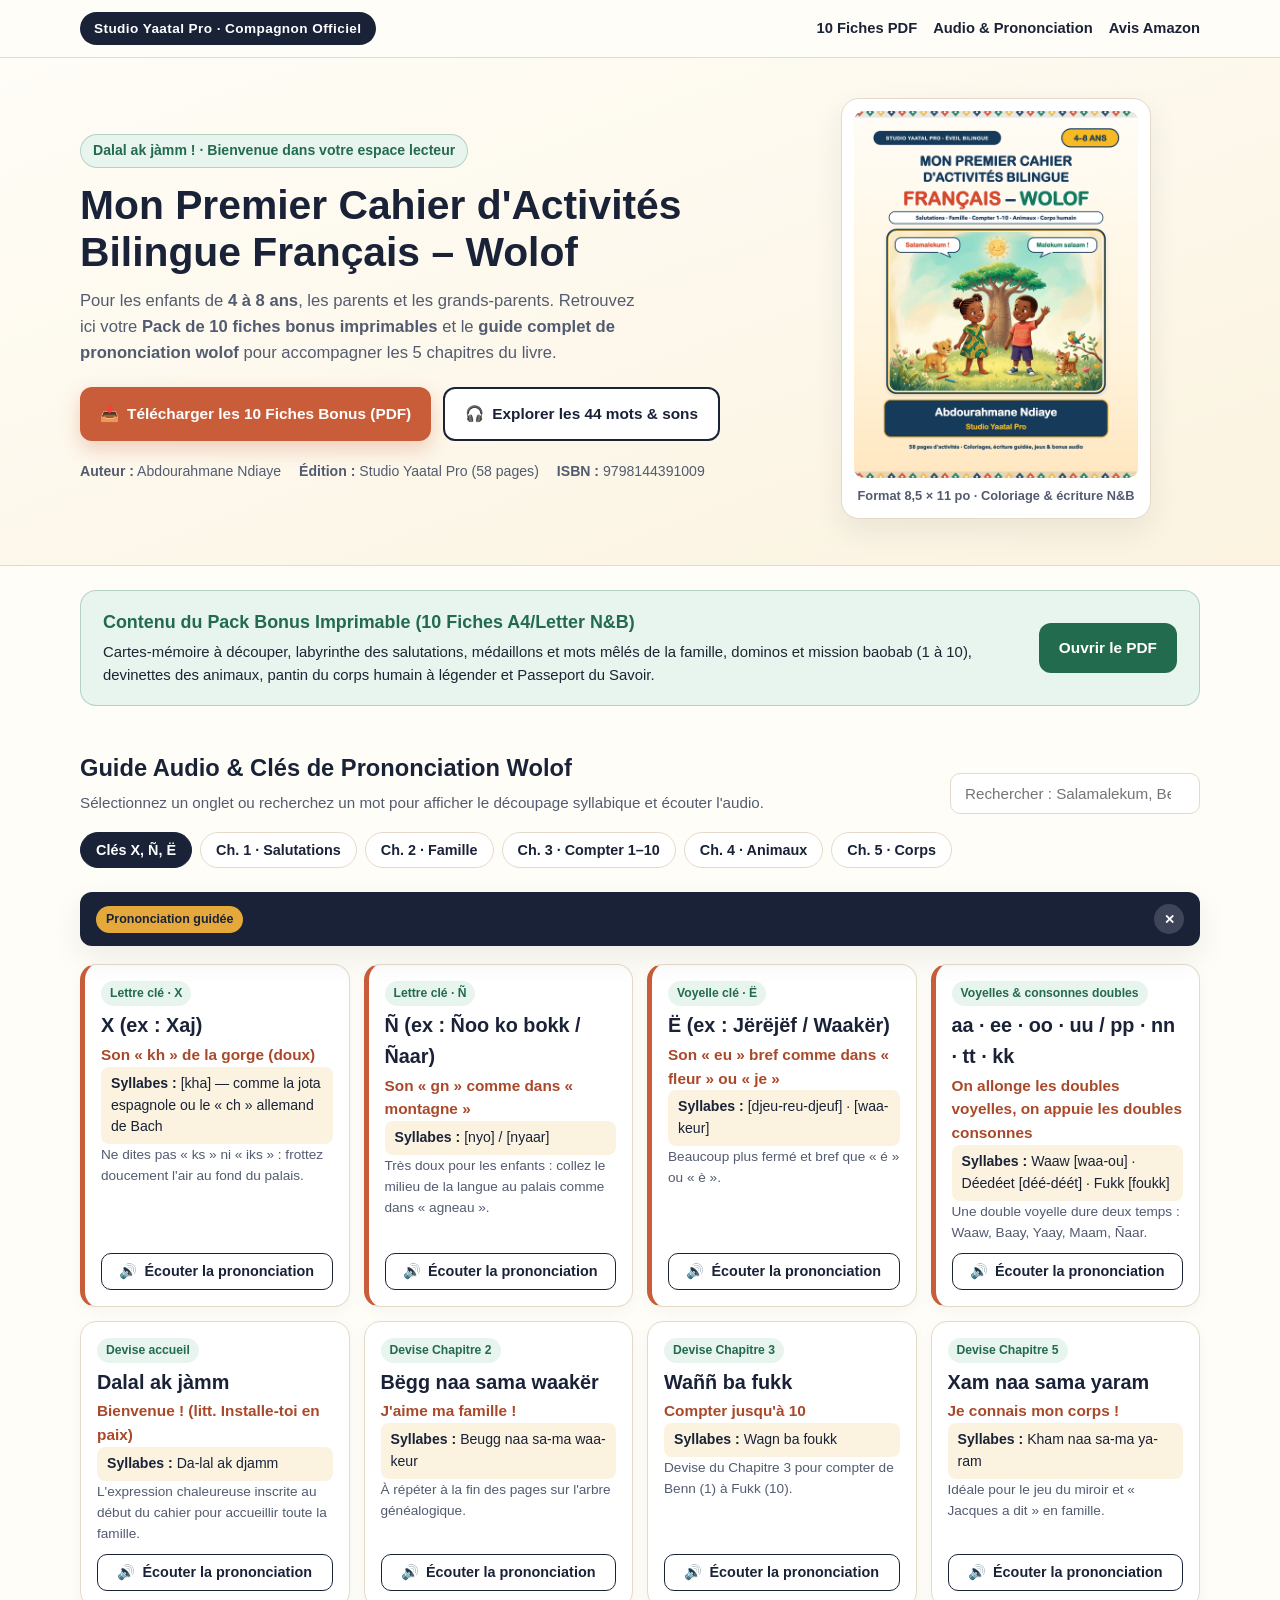
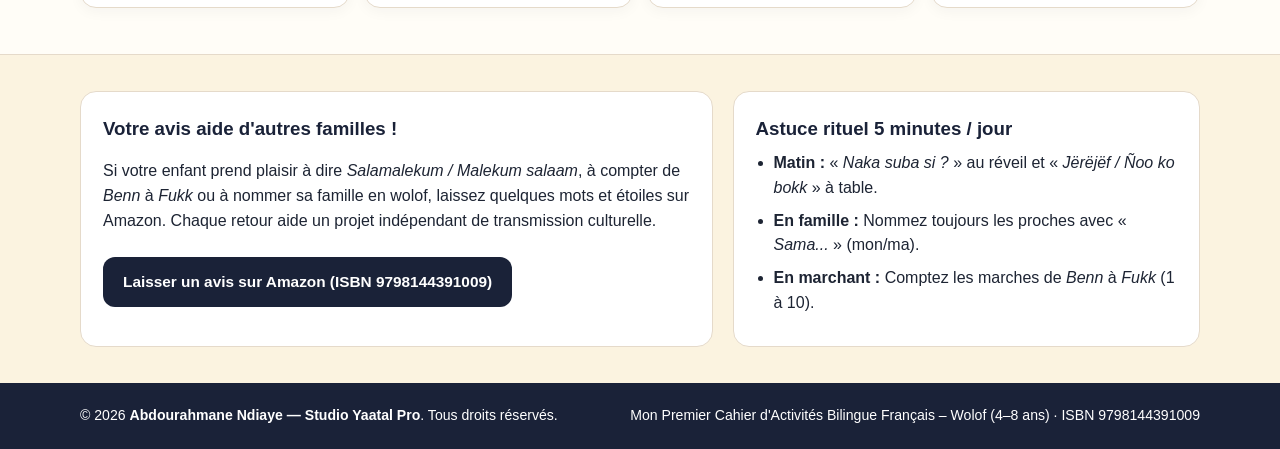
==== index.html @ eb3b10b1 "Initial commit: Studio Yaatal Pro companion & 10 bonus worksheets" ====
<!DOCTYPE html>
<html lang="fr">
<head>
  <meta charset="UTF-8">
  <meta name="viewport" content="width=device-width, initial-scale=1.0">
  <title>Espace Compagnon & Audio Wolof — Studio Yaatal Pro</title>
  <meta name="description" content="Téléchargez les 10 fiches bonus imprimables et écoutez la prononciation wolof du cahier bilingue Français – Wolof (4–8 ans) d'Abdourahmane Ndiaye — Studio Yaatal Pro.">
  <link rel="icon" href="data:image/svg+xml,<svg xmlns='http://www.w3.org/2000/svg' viewBox='0 0 64 64'><rect width='64' height='64' rx='14' fill='%231A2238'/><text x='32' y='44' font-size='34' font-family='sans-serif' font-weight='bold' text-anchor='middle' fill='%23E5A93B'>Y</text></svg>">
  <link rel="stylesheet" href="./styles.css">
</head>
<body>
  <header class="site-header">
    <div class="container header-inner">
      <div class="brand-pill">Studio Yaatal Pro · Compagnon Officiel</div>
      <nav class="quick-nav" aria-label="Navigation rapide">
        <a href="#fiches-bonus">10 Fiches PDF</a>
        <a href="#prononciation">Audio &amp; Prononciation</a>
        <a href="#avis-amazon">Avis Amazon</a>
      </nav>
    </div>
  </header>

  <main>
    <!-- Hero -->
    <section class="hero">
      <div class="container hero-grid">
        <div class="hero-copy">
          <div class="welcome-tag">Dalal ak jàmm ! · Bienvenue dans votre espace lecteur</div>
          <h1>Mon Premier Cahier d'Activités Bilingue Français – Wolof</h1>
          <p class="hero-subtitle">
            Pour les enfants de <strong>4 à 8 ans</strong>, les parents et les grands-parents.
            Retrouvez ici votre <strong>Pack de 10 fiches bonus imprimables</strong> et le
            <strong>guide complet de prononciation wolof</strong> pour accompagner les 5 chapitres du livre.
          </p>
          <div class="hero-actions" id="fiches-bonus">
            <a class="btn-primary" href="./downloads/pack_10_fiches_bonus_yaatal_pro.pdf" download="pack_10_fiches_bonus_yaatal_pro.pdf">
              <span aria-hidden="true">📥</span>
              Télécharger les 10 Fiches Bonus (PDF)
            </a>
            <a class="btn-secondary" href="#prononciation">
              <span aria-hidden="true">🎧</span>
              Explorer les 44 mots &amp; sons
            </a>
          </div>
          <div class="hero-meta">
            <span><strong>Auteur :</strong> Abdourahmane Ndiaye</span>
            <span><strong>Édition :</strong> Studio Yaatal Pro (58 pages)</span>
            <span><strong>ISBN :</strong> 9798144391009</span>
          </div>
        </div>

        <div class="hero-visual">
          <div class="cover-card">
            <img
              src="./assets/cover-preview.png"
              alt="Couverture du livre Mon Premier Cahier d'Activités Bilingue Français – Wolof (4–8 ans)"
              width="300"
              height="388"
            >
            <div class="cover-caption">Format 8,5 × 11 po · Coloriage &amp; écriture N&amp;B</div>
          </div>
        </div>
      </div>
    </section>

    <!-- Résumé du Pack Bonus -->
    <section class="bonus-summary">
      <div class="container">
        <div class="summary-banner">
          <div>
            <h2>Contenu du Pack Bonus Imprimable (10 Fiches A4/Letter N&amp;B)</h2>
            <p>Cartes-mémoire à découper, labyrinthe des salutations, médaillons et mots mêlés de la famille, dominos et mission baobab (1 à 10), devinettes des animaux, pantin du corps humain à légender et Passeport du Savoir.</p>
          </div>
          <a class="btn-emerald" href="./downloads/pack_10_fiches_bonus_yaatal_pro.pdf" target="_blank" rel="noopener">
            Ouvrir le PDF
          </a>
        </div>
      </div>
    </section>

    <!-- Explorateur Audio & Prononciation -->
    <section class="explorer-section" id="prononciation">
      <div class="container">
        <div class="section-head">
          <div>
            <h2>Guide Audio &amp; Clés de Prononciation Wolof</h2>
            <p>Sélectionnez un onglet ou recherchez un mot pour afficher le découpage syllabique et écouter l'audio.</p>
          </div>
          <div class="search-wrap">
            <label for="word-search" class="sr-only">Rechercher un mot en wolof ou en français</label>
            <input
              id="word-search"
              type="search"
              placeholder="Rechercher : Salamalekum, Benn..."
              autocomplete="off"
            >
          </div>
        </div>

        <div class="tabs-bar" role="tablist" aria-label="Chapitres du cahier">
          <button class="tab-btn active" role="tab" aria-selected="true" data-tab="cles">
            Clés X, Ñ, Ë
          </button>
          <button class="tab-btn" role="tab" aria-selected="false" data-tab="ch1">
            Ch. 1 · Salutations
          </button>
          <button class="tab-btn" role="tab" aria-selected="false" data-tab="ch2">
            Ch. 2 · Famille
          </button>
          <button class="tab-btn" role="tab" aria-selected="false" data-tab="ch3">
            Ch. 3 · Compter 1–10
          </button>
          <button class="tab-btn" role="tab" aria-selected="false" data-tab="ch4">
            Ch. 4 · Animaux
          </button>
          <button class="tab-btn" role="tab" aria-selected="false" data-tab="ch5">
            Ch. 5 · Corps
          </button>
        </div>

        <!-- Bandeau lecteur actif / repli phonétique -->
        <div id="audio-status-banner" class="audio-banner" role="status" aria-live="polite" hidden>
          <div class="audio-banner-badge" id="audio-banner-mode">Prononciation guidée</div>
          <div class="audio-banner-body">
            <strong id="audio-banner-word"></strong>
            <span id="audio-banner-text"></span>
          </div>
          <button type="button" class="audio-banner-close" id="audio-banner-close" aria-label="Fermer le lecteur">✕</button>
        </div>

        <!-- Grille dynamique -->
        <div id="explorer-content" class="cards-grid"></div>
      </div>
    </section>

    <!-- Avis Amazon & Famille -->
    <section class="community-section" id="avis-amazon">
      <div class="container community-grid">
        <div class="community-card">
          <h3>Votre avis aide d'autres familles !</h3>
          <p>
            Si votre enfant prend plaisir à dire <em>Salamalekum / Malekum salaam</em>, à compter de <em>Benn</em> à <em>Fukk</em> ou à nommer sa famille en wolof, laissez quelques mots et étoiles sur Amazon. Chaque retour aide un projet indépendant de transmission culturelle.
          </p>
          <a class="btn-terracotta" href="https://www.amazon.fr/s?k=9798144391009" target="_blank" rel="noopener">
            Laisser un avis sur Amazon (ISBN 9798144391009)
          </a>
        </div>
        <div class="community-card tip-card">
          <h3>Astuce rituel 5 minutes / jour</h3>
          <ul class="ritual-list">
            <li><strong>Matin :</strong> « <em>Naka suba si ?</em> » au réveil et « <em>Jërëjëf / Ñoo ko bokk</em> » à table.</li>
            <li><strong>En famille :</strong> Nommez toujours les proches avec « <em>Sama...</em> » (mon/ma).</li>
            <li><strong>En marchant :</strong> Comptez les marches de <em>Benn</em> à <em>Fukk</em> (1 à 10).</li>
          </ul>
        </div>
      </div>
    </section>
  </main>

  <footer class="site-footer">
    <div class="container footer-inner">
      <p>© 2026 <strong>Abdourahmane Ndiaye — Studio Yaatal Pro</strong>. Tous droits réservés.</p>
      <p>Mon Premier Cahier d'Activités Bilingue Français – Wolof (4–8 ans) · ISBN 9798144391009</p>
    </div>
  </footer>

  <script src="./app.js" defer></script>
</body>
</html>
---- styles.css ----
:root {
  --cream: #FFFDF7;
  --cream-warm: #FBF3E0;
  --indigo: #1A2238;
  --indigo-soft: #2A3556;
  --terracotta: #C95D3A;
  --terracotta-dark: #A9492A;
  --emerald: #236B4E;
  --emerald-soft: #E8F4EE;
  --gold: #E5A93B;
  --ink: #1D2433;
  --muted: #525B70;
  --border: #E5DACA;
  --radius: 16px;
  --shadow: 0 12px 30px rgba(26, 34, 56, 0.08);
}

* {
  box-sizing: border-box;
}

html {
  scroll-behavior: smooth;
}

body {
  margin: 0;
  font-family: -apple-system, BlinkMacSystemFont, "Avenir Next", "Segoe UI", Roboto, sans-serif;
  background: var(--cream);
  color: var(--ink);
  line-height: 1.55;
}

.sr-only {
  position: absolute;
  width: 1px;
  height: 1px;
  padding: 0;
  margin: -1px;
  overflow: hidden;
  clip: rect(0, 0, 0, 0);
  white-space: nowrap;
  border: 0;
}

.container {
  width: min(1120px, 92%);
  margin: 0 auto;
}

/* Header */
.site-header {
  background: #FFFDF7;
  border-bottom: 1px solid var(--border);
  position: relative;
}

.header-inner {
  display: flex;
  align-items: center;
  justify-content: space-between;
  gap: 16px;
  padding: 12px 0;
  flex-wrap: wrap;
}

.brand-pill {
  background: var(--indigo);
  color: #FFFFFF;
  font-weight: 700;
  font-size: 0.85rem;
  letter-spacing: 0.03em;
  padding: 6px 14px;
  border-radius: 999px;
}

.quick-nav {
  display: flex;
  gap: 16px;
  flex-wrap: wrap;
}

.quick-nav a {
  color: var(--indigo);
  text-decoration: none;
  font-weight: 600;
  font-size: 0.92rem;
}

.quick-nav a:hover {
  color: var(--terracotta);
}

/* Hero */
.hero {
  background: linear-gradient(160deg, var(--cream) 0%, var(--cream-warm) 100%);
  padding: 40px 0 46px;
  border-bottom: 1px solid var(--border);
}

.hero-grid {
  display: grid;
  grid-template-columns: 1.25fr 0.75fr;
  gap: 32px;
  align-items: center;
}

.welcome-tag {
  display: inline-block;
  background: var(--emerald-soft);
  color: var(--emerald);
  border: 1px solid rgba(35, 107, 78, 0.25);
  font-weight: 700;
  font-size: 0.88rem;
  padding: 5px 12px;
  border-radius: 999px;
  margin-bottom: 14px;
}

.hero h1 {
  margin: 0 0 12px;
  font-size: clamp(1.75rem, 3.2vw, 2.55rem);
  line-height: 1.15;
  color: var(--indigo);
  font-weight: 800;
}

.hero-subtitle {
  margin: 0 0 22px;
  font-size: 1.04rem;
  color: var(--muted);
  max-width: 60ch;
}

.hero-actions {
  display: flex;
  flex-wrap: wrap;
  gap: 12px;
  margin-bottom: 20px;
}

.btn-primary,
.btn-secondary,
.btn-emerald,
.btn-terracotta {
  display: inline-flex;
  align-items: center;
  justify-content: center;
  gap: 8px;
  padding: 13px 20px;
  border-radius: 12px;
  font-weight: 700;
  font-size: 0.96rem;
  text-decoration: none;
  border: none;
  cursor: pointer;
  transition: transform 0.15s ease, background-color 0.15s ease;
}

.btn-primary {
  background: var(--terracotta);
  color: #FFFFFF;
  box-shadow: 0 8px 20px rgba(201, 93, 58, 0.28);
}

.btn-primary:hover {
  background: var(--terracotta-dark);
  transform: translateY(-1px);
}

.btn-secondary {
  background: #FFFFFF;
  color: var(--indigo);
  border: 2px solid var(--indigo);
}

.btn-secondary:hover {
  background: var(--indigo);
  color: #FFFFFF;
}

.btn-emerald {
  background: var(--emerald);
  color: #FFFFFF;
  white-space: nowrap;
}

.btn-terracotta {
  background: var(--indigo);
  color: #FFFFFF;
  margin-top: 8px;
}

.hero-meta {
  display: flex;
  flex-wrap: wrap;
  gap: 10px 18px;
  font-size: 0.88rem;
  color: var(--muted);
}

.hero-visual {
  display: flex;
  justify-content: center;
}

.cover-card {
  background: #FFFFFF;
  padding: 12px;
  border-radius: 18px;
  border: 1px solid var(--border);
  box-shadow: var(--shadow);
  text-align: center;
  max-width: 310px;
}

.cover-card img {
  width: 100%;
  height: auto;
  border-radius: 10px;
  display: block;
}

.cover-caption {
  margin-top: 8px;
  font-size: 0.8rem;
  font-weight: 600;
  color: var(--muted);
}

/* Bonus Summary Banner */
.bonus-summary {
  padding: 24px 0 10px;
}

.summary-banner {
  background: var(--emerald-soft);
  border: 1.5px solid rgba(35, 107, 78, 0.25);
  border-radius: var(--radius);
  padding: 18px 22px;
  display: flex;
  align-items: center;
  justify-content: space-between;
  gap: 20px;
}

.summary-banner h2 {
  margin: 0 0 4px;
  font-size: 1.12rem;
  color: var(--emerald);
}

.summary-banner p {
  margin: 0;
  font-size: 0.93rem;
  color: var(--ink);
}

/* Explorer */
.explorer-section {
  padding: 34px 0 46px;
}

.section-head {
  display: flex;
  align-items: flex-end;
  justify-content: space-between;
  gap: 16px;
  margin-bottom: 18px;
  flex-wrap: wrap;
}

.section-head h2 {
  margin: 0 0 4px;
  font-size: 1.48rem;
  color: var(--indigo);
}

.section-head p {
  margin: 0;
  color: var(--muted);
  font-size: 0.95rem;
}

.search-wrap input {
  width: min(320px, 100%);
  min-width: 250px;
  padding: 11px 14px;
  border: 1.5px solid var(--border);
  border-radius: 10px;
  font-size: 0.95rem;
  background: #FFFFFF;
  color: var(--ink);
}

.search-wrap input:focus {
  outline: 2px solid var(--terracotta);
  border-color: var(--terracotta);
}

.tabs-bar {
  display: flex;
  gap: 8px;
  overflow-x: auto;
  padding-bottom: 8px;
  margin-bottom: 16px;
}

.tab-btn {
  border: 1.5px solid var(--border);
  background: #FFFFFF;
  color: var(--indigo);
  font-weight: 700;
  font-size: 0.9rem;
  padding: 9px 15px;
  border-radius: 999px;
  cursor: pointer;
  white-space: nowrap;
  transition: all 0.15s ease;
}

.tab-btn:hover {
  border-color: var(--indigo);
}

.tab-btn.active {
  background: var(--indigo);
  color: #FFFFFF;
  border-color: var(--indigo);
}

/* Audio Banner */
.audio-banner {
  background: var(--indigo);
  color: #FFFFFF;
  border-radius: 12px;
  padding: 12px 16px;
  margin-bottom: 18px;
  display: flex;
  align-items: center;
  flex-wrap: wrap;
  gap: 10px 12px;
  box-shadow: var(--shadow);
  position: relative;
}

.audio-banner-badge {
  background: var(--gold);
  color: var(--indigo);
  font-weight: 800;
  font-size: 0.78rem;
  padding: 4px 10px;
  border-radius: 999px;
  white-space: nowrap;
}

.audio-banner-body {
  flex: 1;
  display: flex;
  flex-direction: column;
  font-size: 0.94rem;
}

.audio-banner-close {
  background: rgba(255, 255, 255, 0.16);
  color: #FFFFFF;
  border: none;
  width: 30px;
  height: 30px;
  border-radius: 999px;
  cursor: pointer;
  font-weight: 700;
}

/* Word Cards */
.cards-grid {
  display: grid;
  grid-template-columns: repeat(auto-fill, minmax(265px, 1fr));
  gap: 14px;
}

.word-card {
  background: #FFFFFF;
  border: 1.5px solid var(--border);
  border-radius: var(--radius);
  padding: 16px;
  display: flex;
  flex-direction: column;
  justify-content: space-between;
  gap: 10px;
  box-shadow: 0 4px 14px rgba(26, 34, 56, 0.04);
}

.word-card.key-card {
  border-left: 5px solid var(--terracotta);
}

.word-top {
  display: flex;
  justify-content: space-between;
  align-items: flex-start;
  gap: 8px;
}

.word-tag {
  font-size: 0.76rem;
  font-weight: 700;
  color: var(--emerald);
  background: var(--emerald-soft);
  padding: 3px 9px;
  border-radius: 999px;
}

.word-wolof {
  font-size: 1.24rem;
  font-weight: 800;
  color: var(--indigo);
  margin: 4px 0 2px;
}

.word-fr {
  font-size: 0.96rem;
  font-weight: 600;
  color: var(--terracotta-dark);
}

.word-phonetic {
  background: var(--cream-warm);
  border-radius: 8px;
  padding: 6px 10px;
  font-size: 0.88rem;
  color: var(--indigo);
}

.word-tip {
  font-size: 0.85rem;
  color: var(--muted);
}

.listen-btn {
  width: 100%;
  border: 1.5px solid var(--indigo);
  background: #FFFFFF;
  color: var(--indigo);
  font-weight: 700;
  font-size: 0.9rem;
  padding: 9px 12px;
  border-radius: 10px;
  cursor: pointer;
  display: flex;
  align-items: center;
  justify-content: center;
  gap: 7px;
  transition: background-color 0.15s ease, color 0.15s ease;
}

.listen-btn:hover,
.listen-btn.playing {
  background: var(--indigo);
  color: #FFFFFF;
}

.empty-state {
  grid-column: 1 / -1;
  text-align: center;
  padding: 28px;
  background: #FFFFFF;
  border: 1.5px dashed var(--border);
  border-radius: var(--radius);
  color: var(--muted);
}

/* Community & Footer */
.community-section {
  background: var(--cream-warm);
  border-top: 1px solid var(--border);
  padding: 36px 0;
}

.community-grid {
  display: grid;
  grid-template-columns: 1.15fr 0.85fr;
  gap: 20px;
}

.community-card {
  background: #FFFFFF;
  border: 1px solid var(--border);
  border-radius: var(--radius);
  padding: 22px;
}

.community-card h3 {
  margin: 0 0 8px;
  color: var(--indigo);
}

.ritual-list {
  margin: 0;
  padding-left: 18px;
}

.ritual-list li {
  margin-bottom: 8px;
}

.site-footer {
  background: var(--indigo);
  color: #FFFFFF;
  padding: 22px 0;
  font-size: 0.88rem;
}

.footer-inner {
  display: flex;
  justify-content: space-between;
  flex-wrap: wrap;
  gap: 8px;
}

.footer-inner p {
  margin: 0;
}

@media (max-width: 820px) {
  .hero-grid,
  .community-grid,
  .summary-banner {
    grid-template-columns: 1fr;
    flex-direction: column;
    align-items: flex-start;
  }

  .hero {
    padding: 26px 0 32px;
  }

  .cover-card {
    max-width: 240px;
  }
}
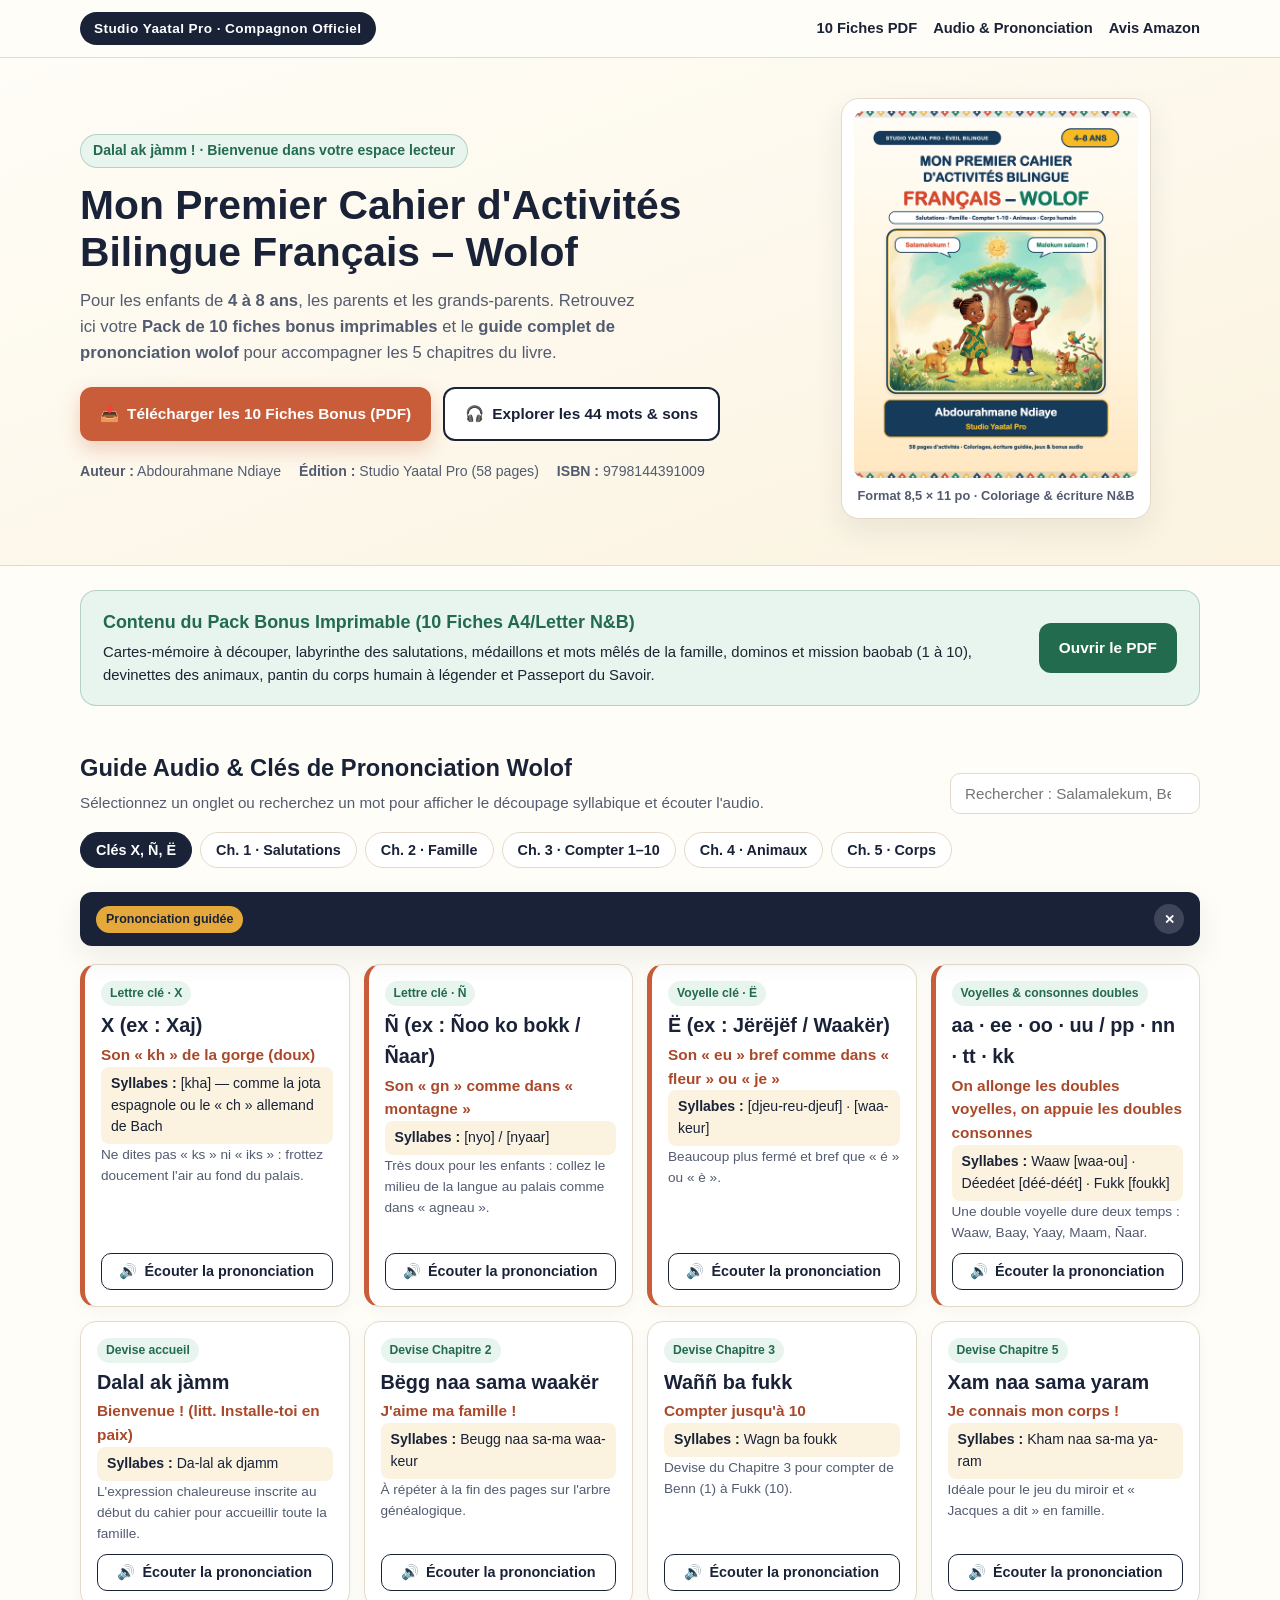
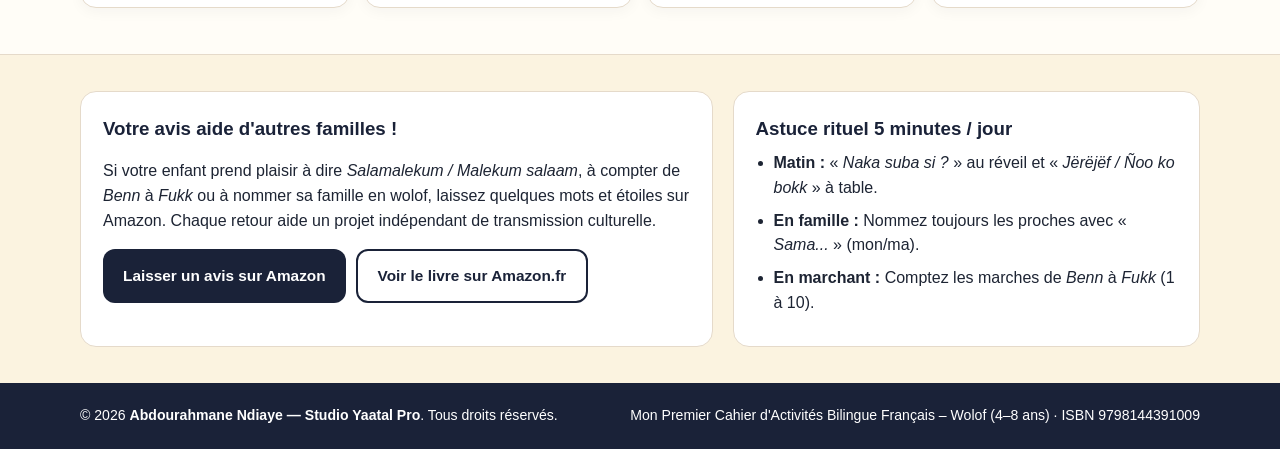
==== commit d142acc3: "Brancher lien direct Amazon.fr et dépôt d'avis (ASIN B0HSW2Y1KH)" ====
--- a/index.html
+++ b/index.html
@@ -141,9 +141,14 @@
           <p>
             Si votre enfant prend plaisir à dire <em>Salamalekum / Malekum salaam</em>, à compter de <em>Benn</em> à <em>Fukk</em> ou à nommer sa famille en wolof, laissez quelques mots et étoiles sur Amazon. Chaque retour aide un projet indépendant de transmission culturelle.
           </p>
-          <a class="btn-terracotta" href="https://www.amazon.fr/s?k=9798144391009" target="_blank" rel="noopener">
-            Laisser un avis sur Amazon (ISBN 9798144391009)
-          </a>
+          <div style="display: flex; flex-wrap: wrap; gap: 10px; margin-top: 10px;">
+            <a class="btn-terracotta" style="margin-top: 0;" href="https://www.amazon.fr/review/create-review/?asin=B0HSW2Y1KH" target="_blank" rel="noopener">
+              Laisser un avis sur Amazon
+            </a>
+            <a class="btn-secondary" href="https://www.amazon.fr/dp/B0HSW2Y1KH" target="_blank" rel="noopener">
+              Voir le livre sur Amazon.fr
+            </a>
+          </div>
         </div>
         <div class="community-card tip-card">
           <h3>Astuce rituel 5 minutes / jour</h3>
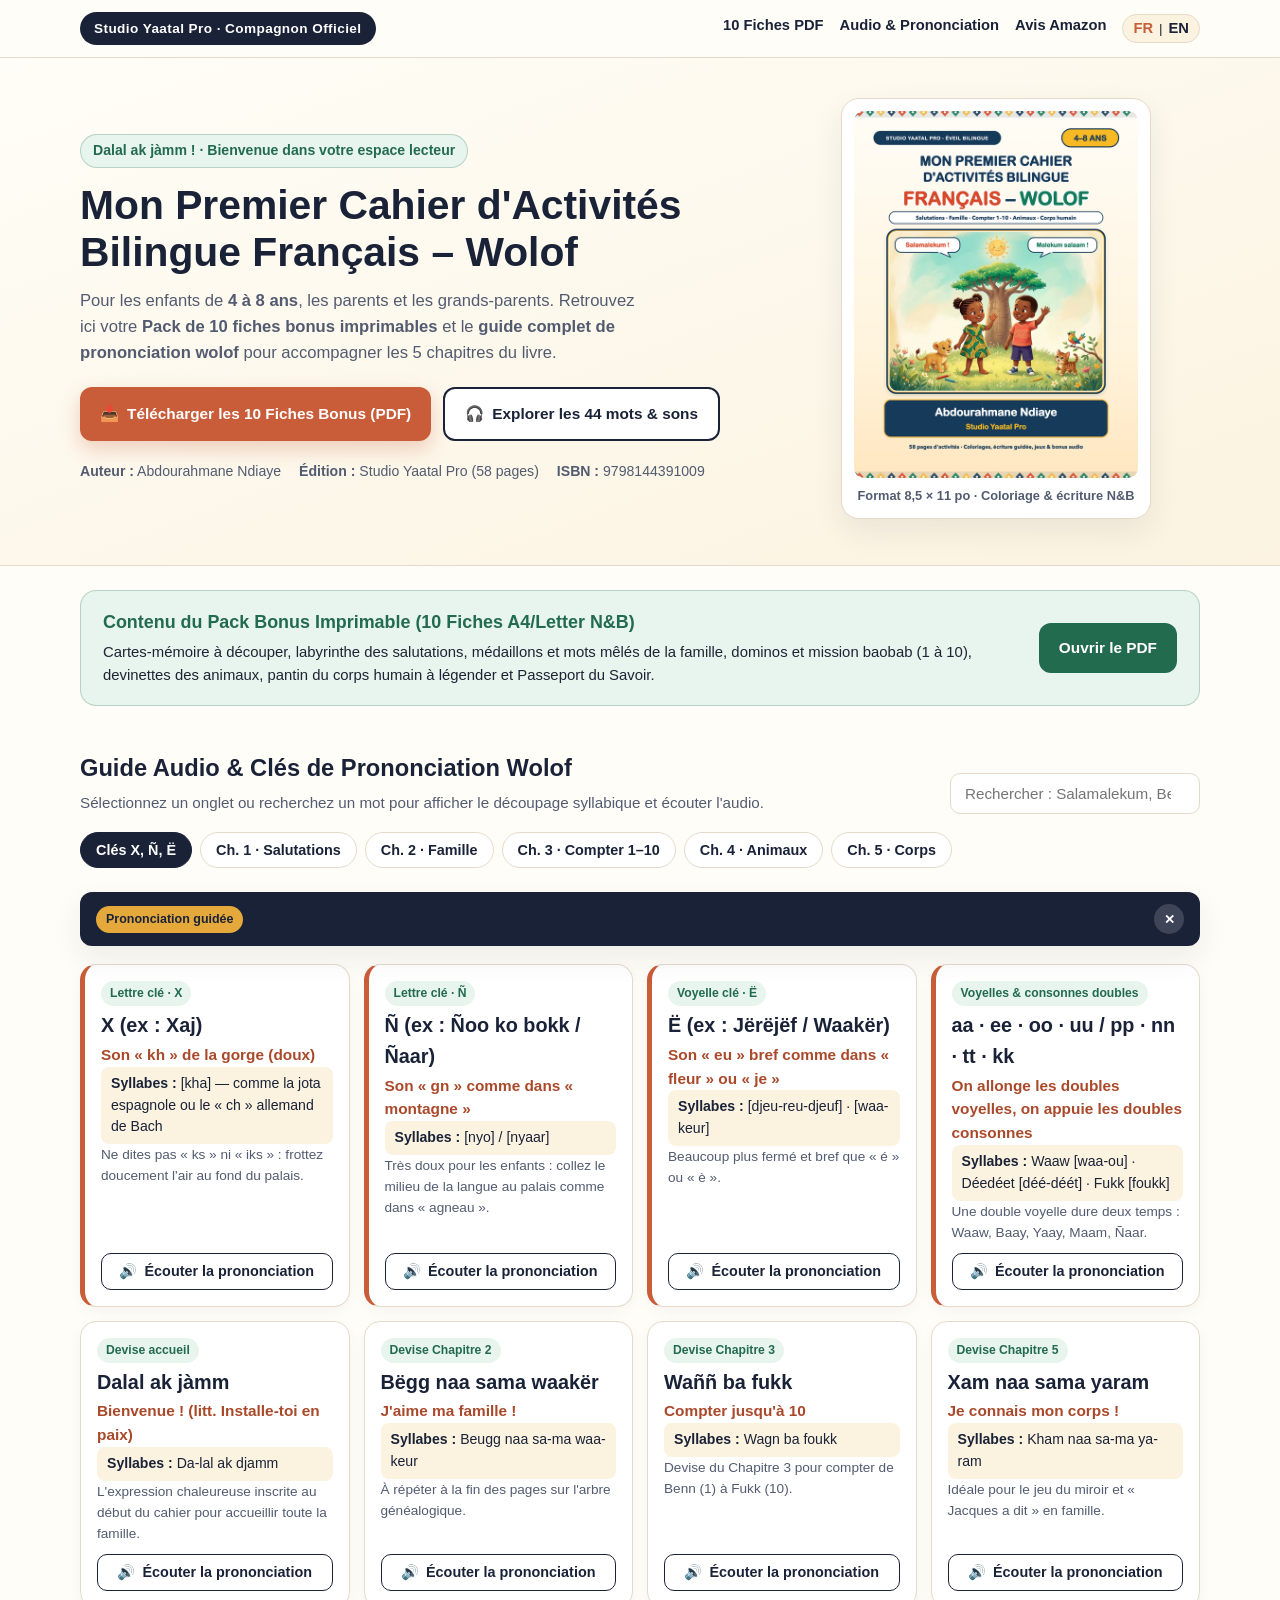
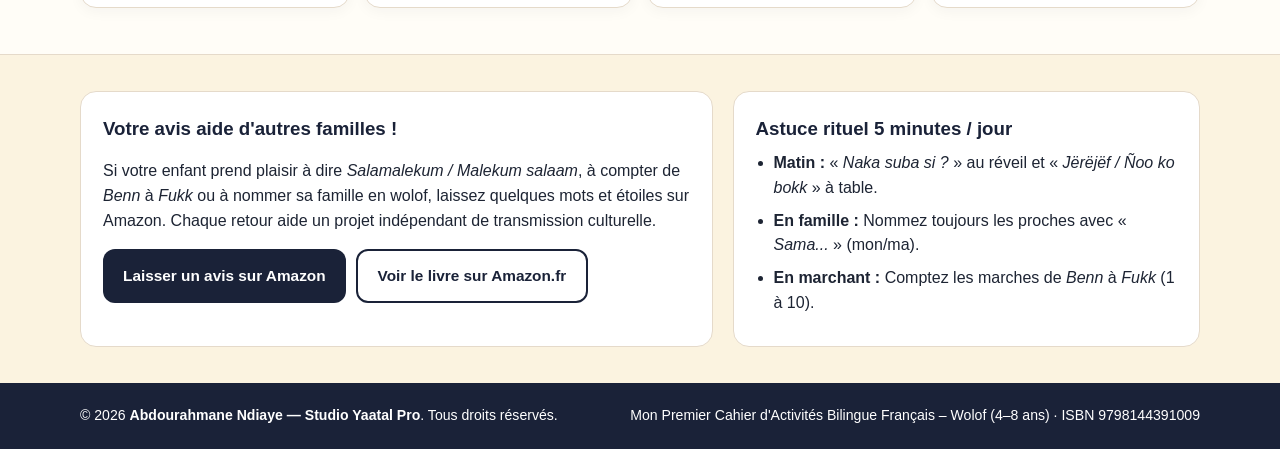
==== commit fdca7476: "Add English–Wolof companion route (/en) with 10 worksheets PDF and audio guide" ====
--- a/index.html
+++ b/index.html
@@ -16,6 +16,11 @@
         <a href="#fiches-bonus">10 Fiches PDF</a>
         <a href="#prononciation">Audio &amp; Prononciation</a>
         <a href="#avis-amazon">Avis Amazon</a>
+        <span class="lang-switch" aria-label="Choix de langue">
+          <a href="/" class="lang-active" aria-current="page">FR</a>
+          <span aria-hidden="true">|</span>
+          <a href="/en">EN</a>
+        </span>
       </nav>
     </div>
   </header>
--- a/styles.css
+++ b/styles.css
@@ -539,3 +539,19 @@
     max-width: 240px;
   }
 }
+
+.lang-switch {
+  display: inline-flex;
+  align-items: center;
+  gap: 6px;
+  background: var(--cream-warm);
+  border: 1px solid var(--border);
+  border-radius: 999px;
+  padding: 2px 10px;
+  font-size: 0.85rem;
+}
+
+.lang-switch a.lang-active {
+  color: var(--terracotta);
+  font-weight: 800;
+}
